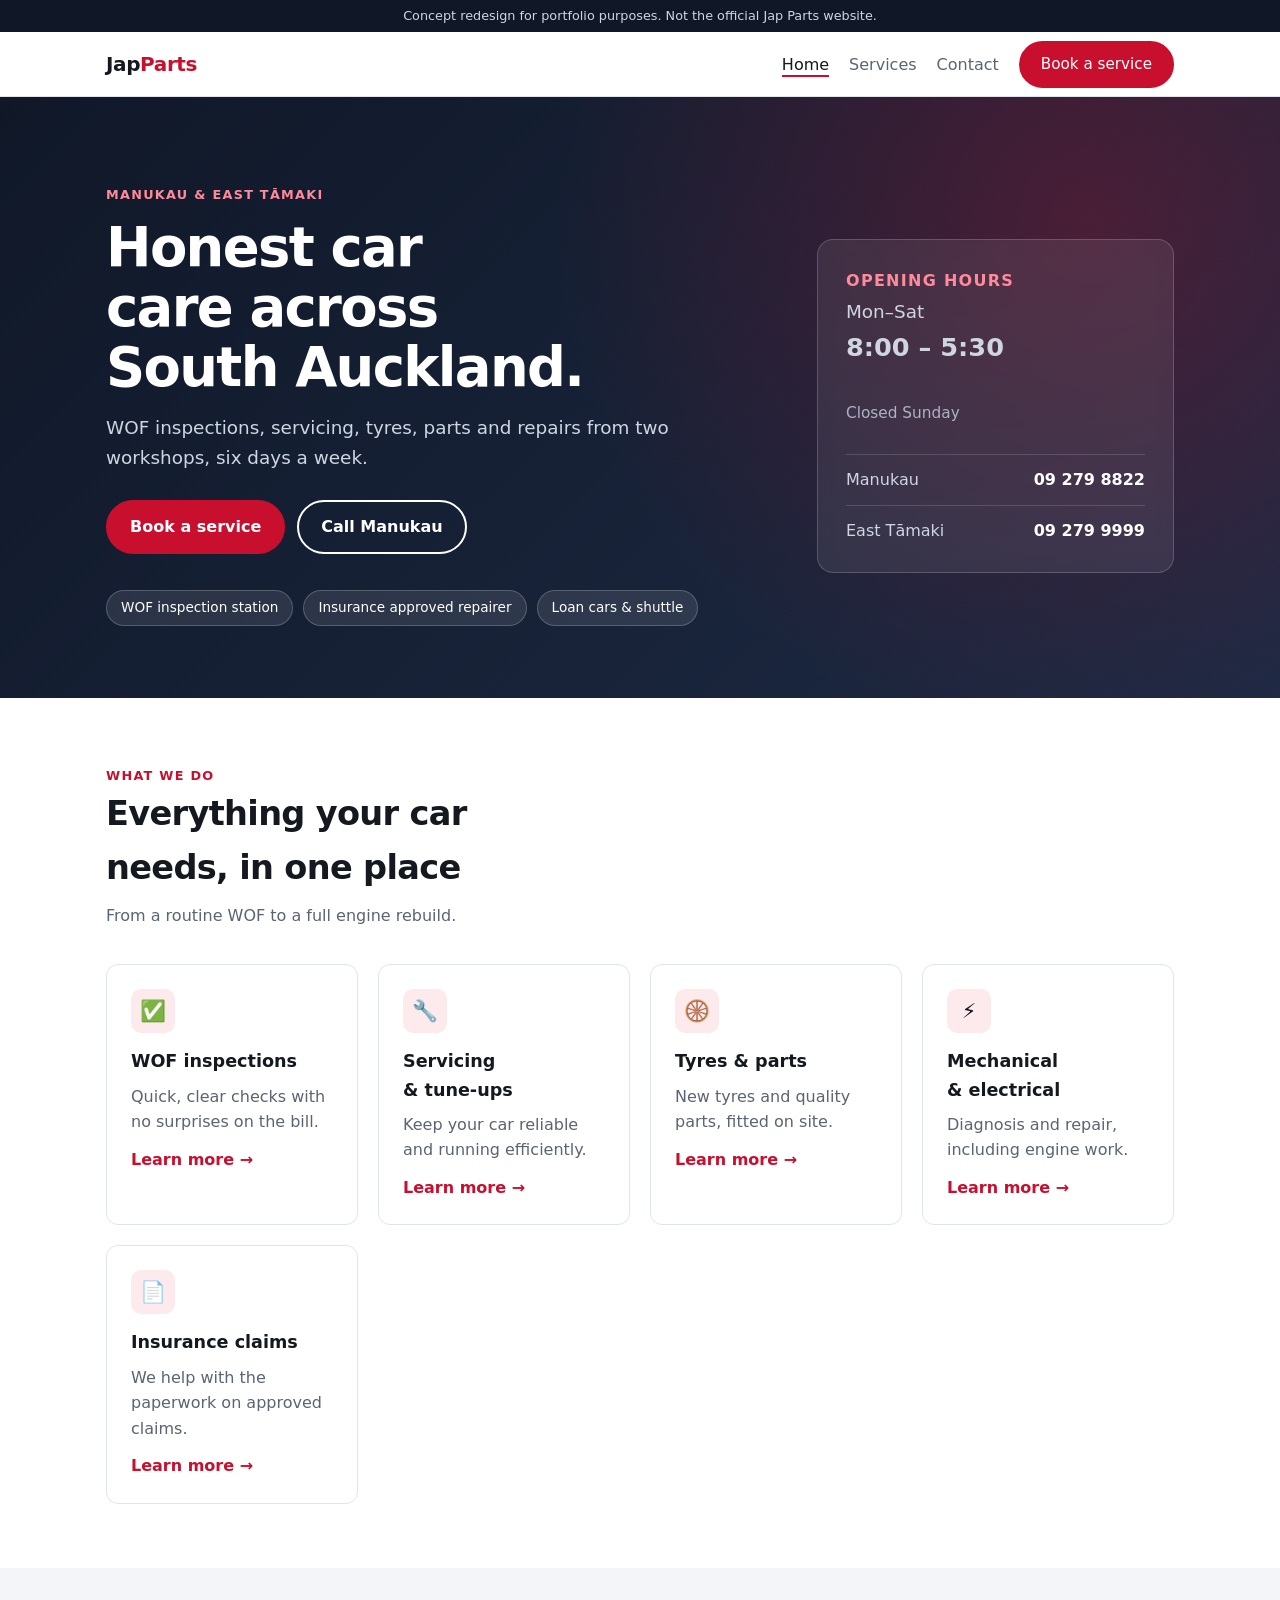
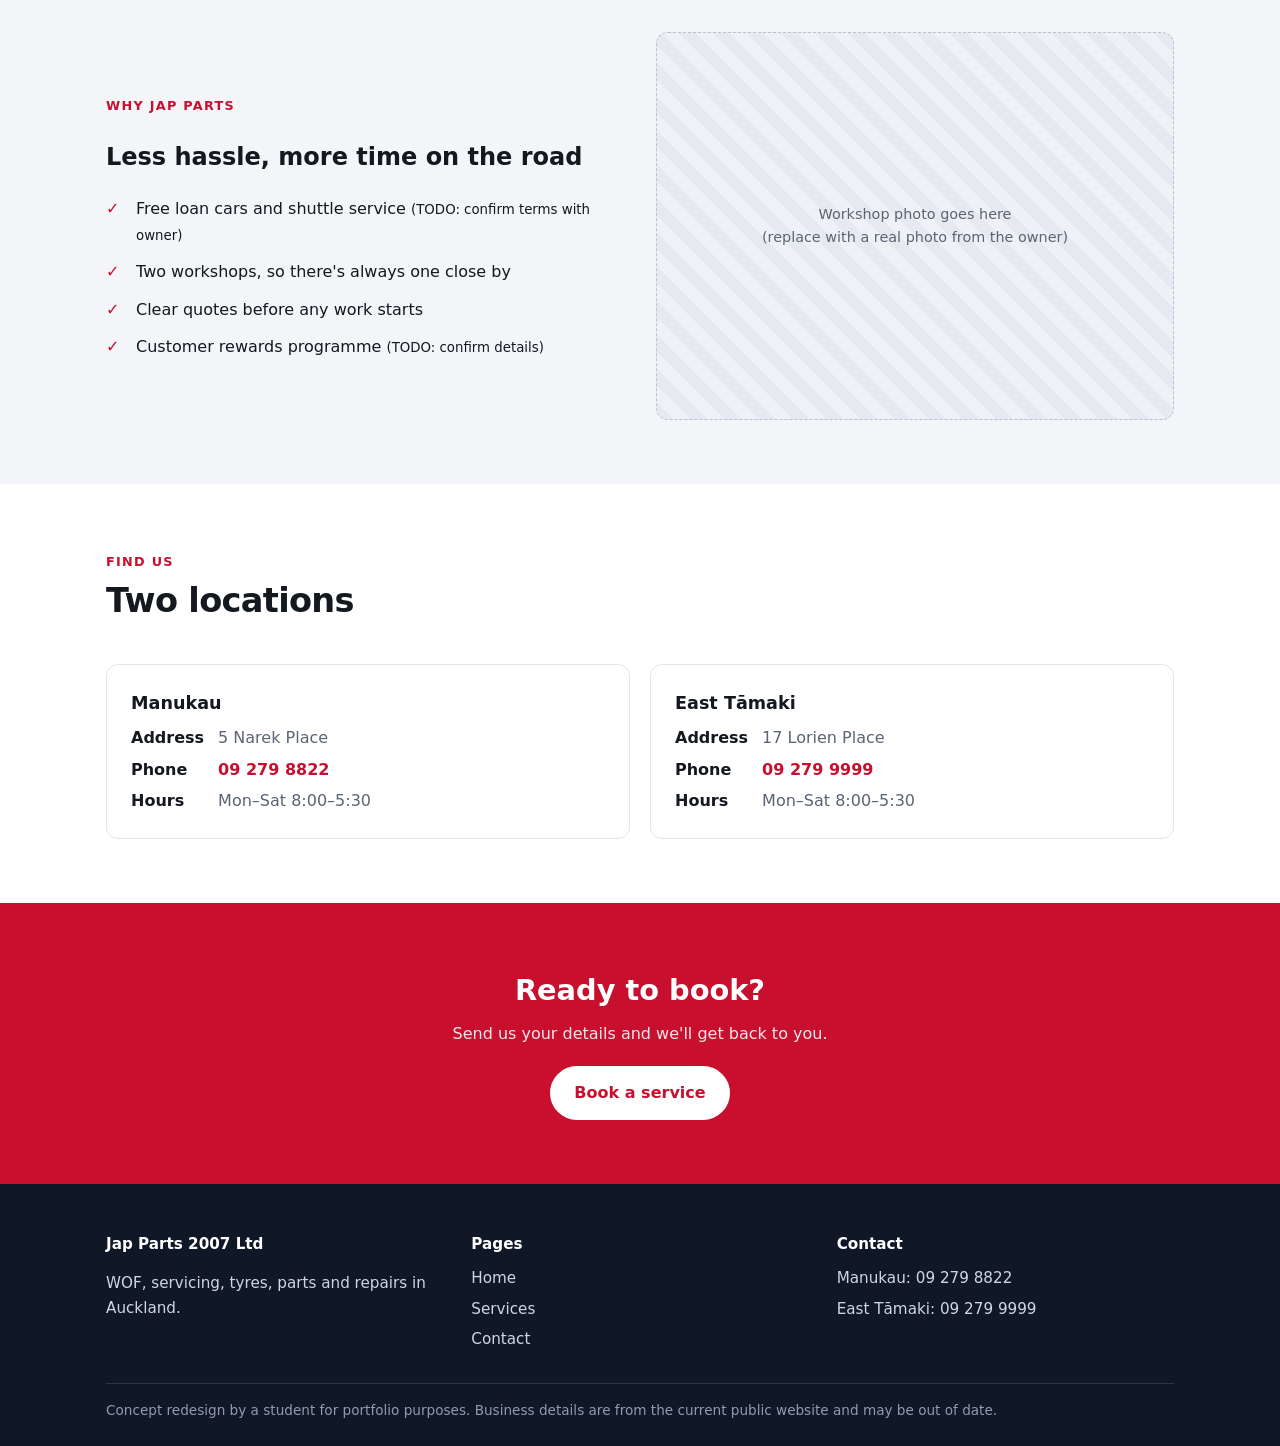
==== index.html @ 28f03deb "Initial concept redesign of Jap Parts website Home, Services and Contact pages with responsive layou" ====
<!doctype html>
<html lang="en-NZ">
<head>
  <meta charset="utf-8">
  <meta name="viewport" content="width=device-width, initial-scale=1">
  <meta name="robots" content="noindex, nofollow">
  <title>Jap Parts | WOF, Servicing &amp; Repairs in Manukau &amp; East Tāmaki</title>
  <meta name="description" content="Concept redesign: WOF inspections, servicing, tyres, parts and repairs at two Auckland locations.">
  <link rel="stylesheet" href="css/styles.css">
</head>
<body>
  <a class="skip-link" href="#main">Skip to content</a>
  <div class="concept-banner">Concept redesign for portfolio purposes. Not the official Jap Parts website.</div>

  <header class="site-header">
    <div class="container header-inner">
      <a class="logo" href="index.html">Jap<span>Parts</span></a>
      <button class="nav-toggle" aria-expanded="false" aria-controls="nav">Menu</button>
      <nav class="nav" id="nav" aria-label="Main">
        <a href="index.html" aria-current="page">Home</a>
        <a href="services.html">Services</a>
        <a href="contact.html">Contact</a>
        <a class="btn" href="contact.html#book">Book a service</a>
      </nav>
    </div>
  </header>

  <main id="main">
    <section class="hero">
      <div class="container hero-grid">
        <div>
          <span class="eyebrow eyebrow-light">Manukau &amp; East Tāmaki</span>
          <h1>Honest car care across South Auckland.</h1>
          <p>WOF inspections, servicing, tyres, parts and repairs from two workshops, six days a week.</p>
          <div class="hero-actions">
            <a class="btn" href="contact.html#book">Book a service</a>
            <a class="btn btn-outline" href="tel:092798822">Call Manukau</a>
          </div>
          <div class="hero-badges">
            <span class="badge">WOF inspection station</span>
            <span class="badge">Insurance approved repairer</span>
            <span class="badge">Loan cars &amp; shuttle</span>
          </div>
        </div>
        <aside class="hero-card" aria-label="Opening hours and phone numbers">
          <h2>Opening hours</h2>
          <p class="hero-hours">Mon–Sat <strong>8:00 – 5:30</strong><br><small>Closed Sunday</small></p>
          <ul>
            <li><span>Manukau</span><a href="tel:092798822">09 279 8822</a></li>
            <li><span>East Tāmaki</span><a href="tel:092799999">09 279 9999</a></li>
          </ul>
        </aside>
      </div>
    </section>

    <section>
      <div class="container">
        <div class="section-head">
          <span class="eyebrow">What we do</span>
          <h2>Everything your car needs, in one place</h2>
          <p>From a routine WOF to a full engine rebuild.</p>
        </div>
        <div class="grid">
          <article class="card"><div class="icon" aria-hidden="true">✅</div><h3>WOF inspections</h3><p>Quick, clear checks with no surprises on the bill.</p><a class="more" href="services.html#wof">Learn more →</a></article>
          <article class="card"><div class="icon" aria-hidden="true">🔧</div><h3>Servicing &amp; tune-ups</h3><p>Keep your car reliable and running efficiently.</p><a class="more" href="services.html#servicing">Learn more →</a></article>
          <article class="card"><div class="icon" aria-hidden="true">🛞</div><h3>Tyres &amp; parts</h3><p>New tyres and quality parts, fitted on site.</p><a class="more" href="services.html#tyres">Learn more →</a></article>
          <article class="card"><div class="icon" aria-hidden="true">⚡</div><h3>Mechanical &amp; electrical</h3><p>Diagnosis and repair, including engine work.</p><a class="more" href="services.html#repairs">Learn more →</a></article>
          <article class="card"><div class="icon" aria-hidden="true">📄</div><h3>Insurance claims</h3><p>We help with the paperwork on approved claims.</p><a class="more" href="services.html#insurance">Learn more →</a></article>
        </div>
      </div>
    </section>

    <section class="alt">
      <div class="container split">
        <div>
          <span class="eyebrow">Why Jap Parts</span>
          <h2>Less hassle, more time on the road</h2>
          <ul class="checklist">
            <li>Free loan cars and shuttle service <small>(TODO: confirm terms with owner)</small></li>
            <li>Two workshops, so there's always one close by</li>
            <li>Clear quotes before any work starts</li>
            <li>Customer rewards programme <small>(TODO: confirm details)</small></li>
          </ul>
        </div>
        <div class="photo-placeholder" role="img" aria-label="Photo placeholder">Workshop photo goes here<br>(replace with a real photo from the owner)</div>
      </div>
    </section>

    <section>
      <div class="container">
        <div class="section-head">
          <span class="eyebrow">Find us</span>
          <h2>Two locations</h2>
        </div>
        <div class="grid">
          <article class="card location">
            <h3>Manukau</h3>
            <dl>
              <dt>Address</dt><dd>5 Narek Place</dd>
              <dt>Phone</dt><dd><a href="tel:092798822">09 279 8822</a></dd>
              <dt>Hours</dt><dd>Mon–Sat 8:00–5:30</dd>
            </dl>
          </article>
          <article class="card location">
            <h3>East Tāmaki</h3>
            <dl>
              <dt>Address</dt><dd>17 Lorien Place</dd>
              <dt>Phone</dt><dd><a href="tel:092799999">09 279 9999</a></dd>
              <dt>Hours</dt><dd>Mon–Sat 8:00–5:30</dd>
            </dl>
          </article>
        </div>
      </div>
    </section>

    <section class="cta-band">
      <div class="container">
        <h2>Ready to book?</h2>
        <p>Send us your details and we'll get back to you.</p>
        <a class="btn" href="contact.html#book">Book a service</a>
      </div>
    </section>
  </main>

  <footer class="site-footer">
    <div class="container">
      <div class="footer-grid">
        <div><h4>Jap Parts 2007 Ltd</h4><p>WOF, servicing, tyres, parts and repairs in Auckland.</p></div>
        <div><h4>Pages</h4><ul><li><a href="index.html">Home</a></li><li><a href="services.html">Services</a></li><li><a href="contact.html">Contact</a></li></ul></div>
        <div><h4>Contact</h4><ul><li>Manukau: <a href="tel:092798822">09 279 8822</a></li><li>East Tāmaki: <a href="tel:092799999">09 279 9999</a></li></ul></div>
      </div>
      <div class="footer-bottom">Concept redesign by a student for portfolio purposes. Business details are from the current public website and may be out of date.</div>
    </div>
  </footer>
  <div class="call-bar"><a href="tel:092798822">Call Manukau</a><a href="contact.html#book">Book a service</a></div>
  <script src="js/main.js"></script>
</body>
</html>
---- css/styles.css ----
:root {
  --ink: #14181f;
  --muted: #5a6472;
  --bg: #ffffff;
  --bg-alt: #f3f5f8;
  --line: #e0e5ec;
  --brand: #c8102e;
  --brand-dark: #9d0c24;
  --navy: #101828;
  --radius: 12px;
  --max: 1100px;
}

* { box-sizing: border-box; }

body {
  margin: 0;
  font-family: system-ui, -apple-system, "Segoe UI", Roboto, sans-serif;
  color: var(--ink);
  background: var(--bg);
  line-height: 1.6;
}

img { max-width: 100%; display: block; }
a { color: inherit; }

.container { max-width: var(--max); margin: 0 auto; padding: 0 16px; }

.skip-link {
  position: absolute; left: -999px; top: 0;
  background: var(--navy); color: #fff; padding: 8px 14px; z-index: 100;
}
.skip-link:focus { left: 0; }

.concept-banner {
  background: var(--navy); color: #cfd6e2;
  font-size: 0.8rem; text-align: center; padding: 6px 16px;
}

/* Header */
.site-header {
  position: sticky; top: 0; z-index: 50;
  background: rgba(255, 255, 255, 0.95);
  backdrop-filter: blur(6px);
  border-bottom: 1px solid var(--line);
}
.header-inner {
  display: flex; align-items: center; justify-content: space-between;
  min-height: 64px; gap: 16px;
}
.logo { font-weight: 800; font-size: 1.25rem; text-decoration: none; letter-spacing: -0.02em; }
.logo span { color: var(--brand); }

.nav-toggle {
  display: none; background: none; border: 1px solid var(--line);
  border-radius: 8px; padding: 8px 12px; font: inherit; cursor: pointer;
}
.nav { display: flex; align-items: center; gap: 20px; }
.nav a { text-decoration: none; font-weight: 500; color: var(--muted); }
.nav a:hover, .nav a[aria-current="page"] { color: var(--ink); }

/* Buttons */
.btn {
  display: inline-block; padding: 12px 22px; border-radius: 999px;
  background: var(--brand); color: #fff !important; font-weight: 600;
  text-decoration: none; border: 2px solid var(--brand); cursor: pointer;
}
.btn:hover { background: var(--brand-dark); border-color: var(--brand-dark); }
.btn-outline { background: transparent; color: #fff !important; border-color: #fff; }
.btn-outline:hover { background: rgba(255,255,255,0.12); border-color: #fff; }
.btn-dark-outline { background: transparent; color: var(--ink) !important; border-color: var(--ink); }
.btn-dark-outline:hover { background: var(--ink); color: #fff !important; border-color: var(--ink); }

/* Hero */
.hero {
  background: linear-gradient(135deg, #101828 0%, #1d2a44 100%);
  color: #fff; padding: 88px 0 72px;
}
.hero h1 { font-size: clamp(2rem, 5vw, 3.4rem); line-height: 1.1; margin: 0 0 16px; letter-spacing: -0.03em; max-width: 16ch; }
.hero p { font-size: 1.15rem; color: #cfd6e2; max-width: 52ch; margin: 0 0 28px; }
.hero-actions { display: flex; gap: 12px; flex-wrap: wrap; }
.hero-badges { display: flex; gap: 10px; flex-wrap: wrap; margin-top: 36px; }
.badge {
  font-size: 0.85rem; padding: 6px 14px; border-radius: 999px;
  background: rgba(255,255,255,0.1); border: 1px solid rgba(255,255,255,0.2);
}

/* Sections */
section { padding: 64px 0; }
.alt { background: var(--bg-alt); }
.section-head { max-width: 60ch; margin-bottom: 32px; }
.section-head h2 { font-size: clamp(1.6rem, 3vw, 2.1rem); margin: 0 0 8px; letter-spacing: -0.02em; }
.section-head p { margin: 0; color: var(--muted); }
.eyebrow { color: var(--brand); font-weight: 700; font-size: 0.8rem; text-transform: uppercase; letter-spacing: 0.1em; }

.grid { display: grid; gap: 20px; grid-template-columns: repeat(auto-fit, minmax(240px, 1fr)); }
.card {
  background: var(--bg); border: 1px solid var(--line);
  border-radius: var(--radius); padding: 24px;
}
.alt .card { background: #fff; }
.card h3 { margin: 0 0 8px; font-size: 1.1rem; }
.card p { margin: 0 0 12px; color: var(--muted); }
.card a.more { color: var(--brand); font-weight: 600; text-decoration: none; }
.card a.more:hover { text-decoration: underline; }

.icon {
  width: 44px; height: 44px; border-radius: 10px; background: #fdeaed;
  display: grid; place-items: center; font-size: 1.3rem; margin-bottom: 14px;
}

/* Why us */
.checklist { list-style: none; padding: 0; margin: 0; display: grid; gap: 12px; }
.checklist li { padding-left: 30px; position: relative; }
.checklist li::before { content: "✓"; position: absolute; left: 0; color: var(--brand); font-weight: 800; }

.split { display: grid; gap: 32px; grid-template-columns: 1fr 1fr; align-items: center; }
.photo-placeholder {
  aspect-ratio: 4 / 3; border-radius: var(--radius);
  background: repeating-linear-gradient(45deg, #e6eaf0, #e6eaf0 12px, #eef1f5 12px, #eef1f5 24px);
  display: grid; place-items: center; color: var(--muted); font-size: 0.9rem; text-align: center; padding: 16px;
}

/* Locations */
.location h3 { margin-top: 0; }
.location dl { margin: 0; display: grid; grid-template-columns: auto 1fr; gap: 6px 14px; }
.location dt { font-weight: 600; }
.location dd { margin: 0; color: var(--muted); }
.location dd a { color: var(--brand); font-weight: 600; text-decoration: none; }

.map-frame { width: 100%; height: 260px; border: 0; border-radius: var(--radius); margin-top: 16px; background: var(--bg-alt); }

/* Call-to-action band */
.cta-band { background: var(--brand); color: #fff; text-align: center; }
.cta-band h2 { margin: 0 0 8px; font-size: 1.8rem; }
.cta-band p { margin: 0 0 20px; opacity: 0.9; }
.cta-band .btn { background: #fff; color: var(--brand) !important; border-color: #fff; }

/* Page title */
.page-title { background: var(--navy); color: #fff; padding: 48px 0; }
.page-title h1 { margin: 0 0 6px; letter-spacing: -0.02em; }
.page-title p { margin: 0; color: #cfd6e2; max-width: 56ch; }

/* Services detail */
.service-row { display: grid; gap: 32px; grid-template-columns: 1fr 1fr; align-items: center; padding: 32px 0; border-bottom: 1px solid var(--line); }
.service-row:last-child { border-bottom: 0; }
.service-row:nth-child(even) .service-copy { order: 2; }
.service-copy h2 { margin: 0 0 8px; }
.service-copy p { color: var(--muted); }

/* Form */
form { display: grid; gap: 14px; }
label { font-weight: 600; font-size: 0.9rem; display: grid; gap: 6px; }
input, select, textarea {
  font: inherit; padding: 11px 12px; border: 1px solid #c3cbd7; border-radius: 8px; background: #fff;
}
input:focus, select:focus, textarea:focus { outline: 2px solid var(--brand); outline-offset: 1px; }
textarea { min-height: 120px; resize: vertical; }
.form-note { font-size: 0.85rem; color: var(--muted); }
.form-status { font-weight: 600; color: #146c2e; }

/* Footer */
.site-footer { background: var(--navy); color: #cfd6e2; padding: 48px 0 24px; font-size: 0.95rem; }
.footer-grid { display: grid; gap: 28px; grid-template-columns: repeat(auto-fit, minmax(200px, 1fr)); }
.site-footer h4 { color: #fff; margin: 0 0 10px; }
.site-footer a { text-decoration: none; }
.site-footer a:hover { color: #fff; text-decoration: underline; }
.site-footer ul { list-style: none; padding: 0; margin: 0; display: grid; gap: 6px; }
.footer-bottom { border-top: 1px solid rgba(255,255,255,0.12); margin-top: 32px; padding-top: 16px; font-size: 0.85rem; color: #8f9bb0; }

/* Mobile */
@media (max-width: 760px) {
  .nav-toggle { display: block; }
  .nav {
    display: none; position: absolute; top: 100%; left: 0; right: 0;
    flex-direction: column; align-items: stretch; gap: 0;
    background: #fff; border-bottom: 1px solid var(--line); padding: 8px 16px 16px;
  }
  .nav.open { display: flex; }
  .nav a { padding: 12px 0; border-bottom: 1px solid var(--line); }
  .nav .btn { margin-top: 12px; text-align: center; border-bottom: 2px solid var(--brand); }
  .split, .service-row { grid-template-columns: 1fr; }
  .service-row:nth-child(even) .service-copy { order: 0; }
  section { padding: 44px 0; }
  .hero { padding: 56px 0 48px; }
}

/* ---- Polish ---- */
html { scroll-behavior: smooth; scroll-padding-top: 80px; }
h1, h2, h3 { text-wrap: balance; }

:focus-visible { outline: 3px solid var(--brand); outline-offset: 3px; border-radius: 4px; }

.site-header .btn { padding: 9px 20px; font-size: 0.95rem; }
.nav a[aria-current="page"]:not(.btn) { box-shadow: inset 0 -2px 0 var(--brand); }

.btn { transition: background 0.2s, transform 0.2s, box-shadow 0.2s; }
.btn:hover { transform: translateY(-1px); box-shadow: 0 6px 16px rgba(200, 16, 46, 0.3); }

/* Hero */
.hero {
  background:
    radial-gradient(circle at 85% 20%, rgba(200, 16, 46, 0.28), transparent 45%),
    linear-gradient(135deg, #101828 0%, #1d2a44 100%);
}
.hero-grid { display: grid; grid-template-columns: 1.3fr 0.7fr; gap: 48px; align-items: center; }
.eyebrow-light { color: #ff8a9b; display: block; margin-bottom: 12px; }
.hero-card {
  background: rgba(255, 255, 255, 0.08); border: 1px solid rgba(255, 255, 255, 0.18);
  border-radius: 16px; padding: 28px; backdrop-filter: blur(8px);
}
.hero-card h2 { margin: 0 0 4px; font-size: 1rem; text-transform: uppercase; letter-spacing: 0.08em; color: #ff8a9b; }
.hero-hours { margin: 0 0 18px; font-size: 1.1rem; color: #fff; }
.hero-hours strong { font-size: 1.6rem; display: block; }
.hero-hours small { color: #aab4c6; }
.hero-card ul { list-style: none; margin: 0; padding: 0; border-top: 1px solid rgba(255,255,255,0.15); }
.hero-card li { display: flex; justify-content: space-between; gap: 12px; padding: 12px 0; border-bottom: 1px solid rgba(255,255,255,0.15); }
.hero-card li:last-child { border-bottom: 0; padding-bottom: 0; }
.hero-card li span { color: #cfd6e2; }
.hero-card a { color: #fff; font-weight: 700; text-decoration: none; }
.hero-card a:hover { text-decoration: underline; }

/* Cards */
.card { transition: transform 0.2s, box-shadow 0.2s, border-color 0.2s; }
.card:hover { transform: translateY(-4px); box-shadow: 0 14px 30px rgba(16, 24, 40, 0.1); border-color: #cfd6e2; }
.location:hover { transform: none; box-shadow: none; }
.card a.more::after { content: ""; }

/* Section rhythm */
.section-head { margin-bottom: 36px; }
.photo-placeholder { border: 1px dashed #b9c2d0; }
.service-row { padding: 44px 0; }
.service-copy .btn { margin-top: 8px; }

/* Scroll reveal (progressive: only hidden once JS adds .js) */
.js .reveal { opacity: 0; transform: translateY(16px); transition: opacity 0.5s, transform 0.5s; }
.js .reveal.in { opacity: 1; transform: none; }

/* Sticky call bar on phones */
.call-bar { display: none; }

@media (max-width: 860px) {
  .hero-grid { grid-template-columns: 1fr; gap: 32px; }
}
@media (max-width: 760px) {
  body { padding-bottom: 60px; }
  .call-bar {
    display: grid; grid-template-columns: 1fr 1fr; position: fixed; left: 0; right: 0; bottom: 0; z-index: 60;
    background: var(--navy); border-top: 1px solid rgba(255,255,255,0.15);
  }
  .call-bar a { color: #fff; text-align: center; padding: 16px 8px; font-weight: 600; text-decoration: none; font-size: 0.9rem; }
  .call-bar a + a { background: var(--brand); }
}

@media (prefers-reduced-motion: reduce) {
  html { scroll-behavior: auto; }
  *, *::before, *::after { transition: none !important; }
  .js .reveal { opacity: 1; transform: none; }
}
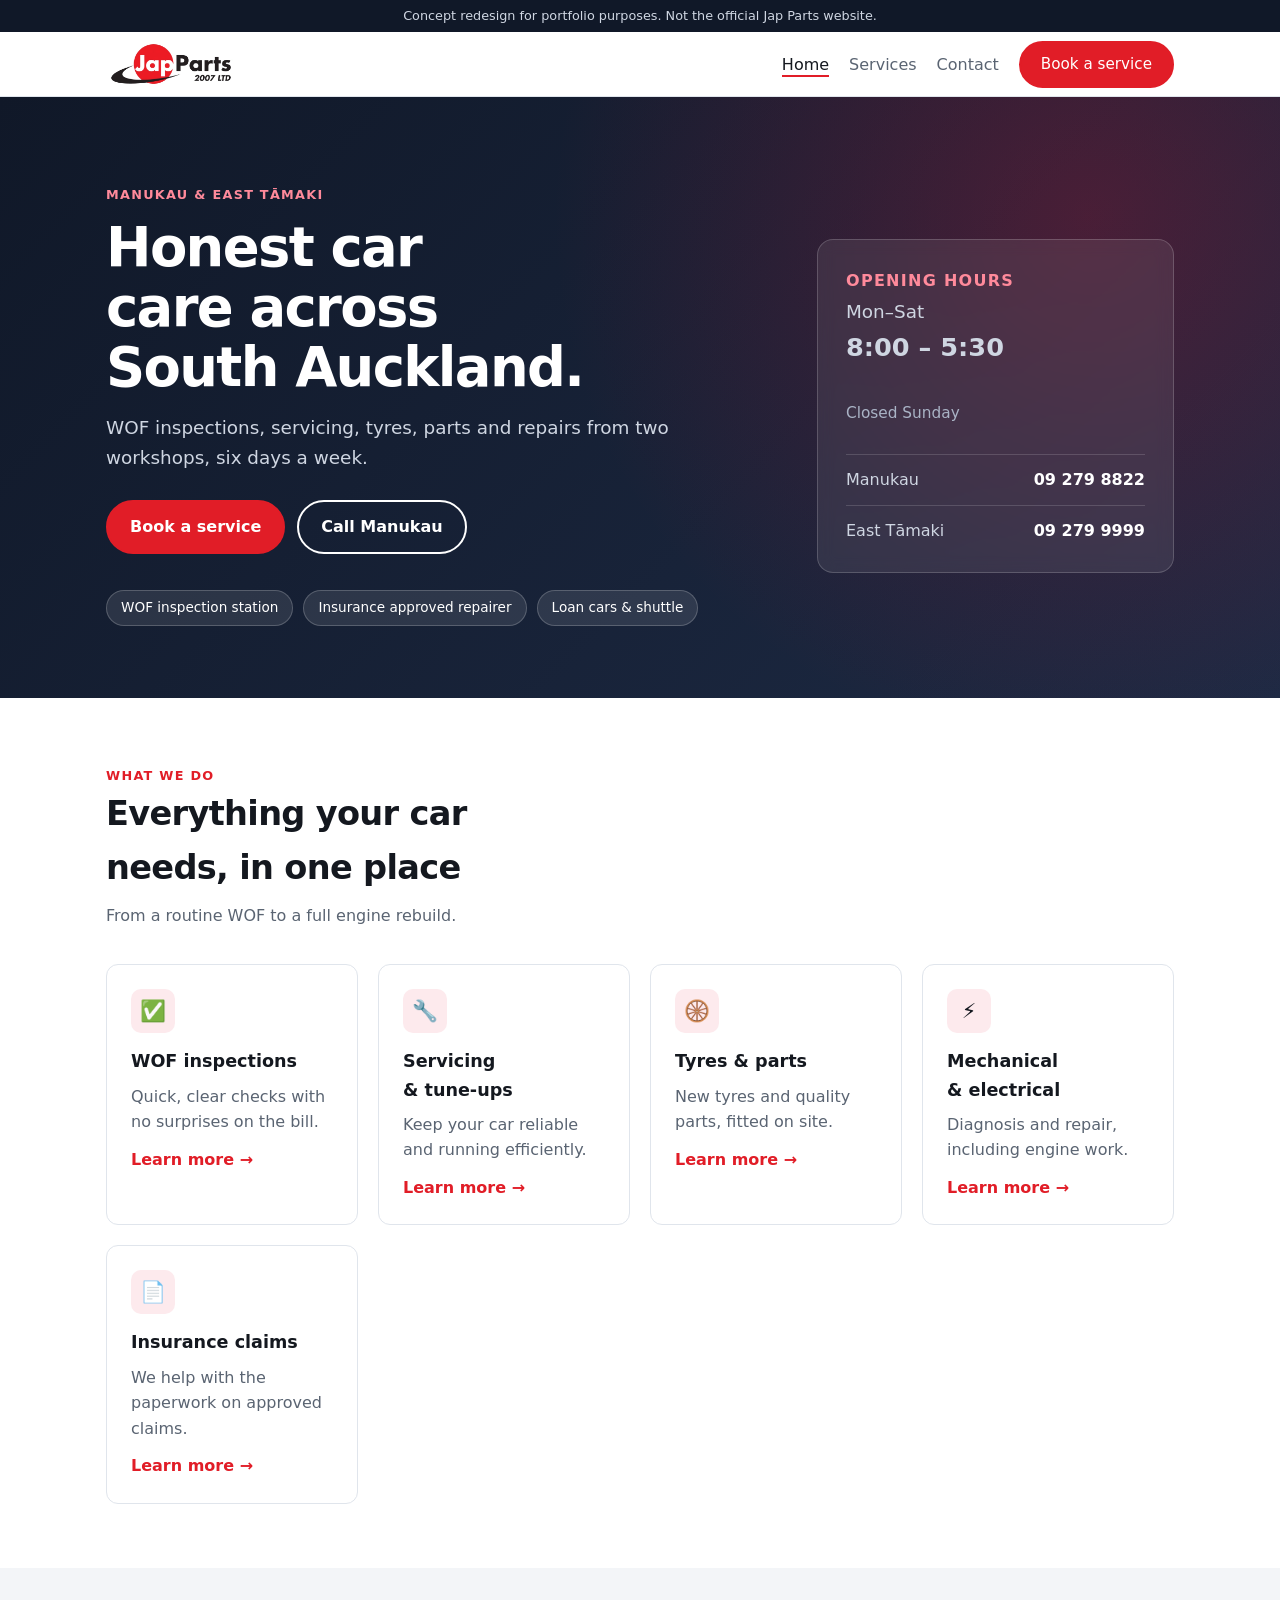
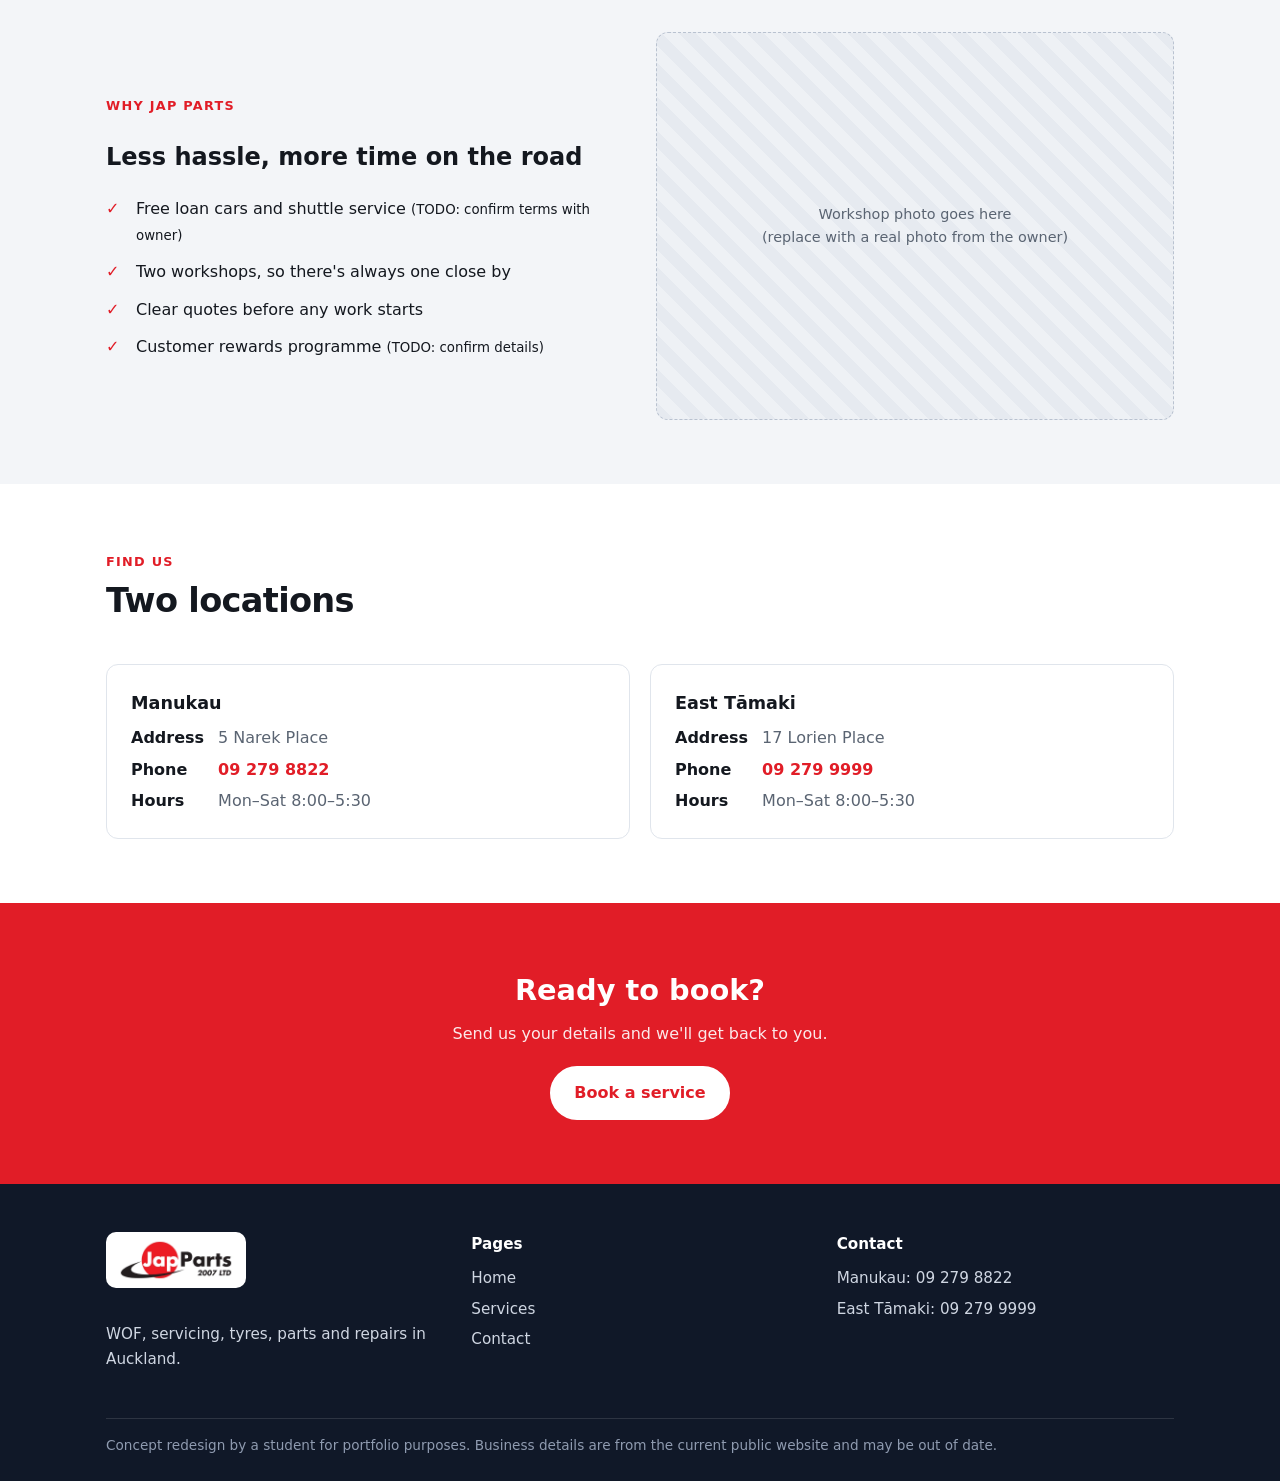
==== commit d3767fb0: "Add Jap Parts logo to header, footer and favicon; match brand colour Co-Authored-By: Claude Sonnet 5" ====
--- a/index.html
+++ b/index.html
@@ -6,6 +6,7 @@
   <meta name="robots" content="noindex, nofollow">
   <title>Jap Parts | WOF, Servicing &amp; Repairs in Manukau &amp; East Tāmaki</title>
   <meta name="description" content="Concept redesign: WOF inspections, servicing, tyres, parts and repairs at two Auckland locations.">
+  <link rel="icon" href="img/logo.webp" type="image/webp">
   <link rel="stylesheet" href="css/styles.css">
 </head>
 <body>
@@ -14,7 +15,7 @@
 
   <header class="site-header">
     <div class="container header-inner">
-      <a class="logo" href="index.html">Jap<span>Parts</span></a>
+      <a class="logo" href="index.html" aria-label="Jap Parts 2007 Ltd, home"><img src="img/logo.webp" alt="Jap Parts 2007 Ltd" width="500" height="200"></a>
       <button class="nav-toggle" aria-expanded="false" aria-controls="nav">Menu</button>
       <nav class="nav" id="nav" aria-label="Main">
         <a href="index.html" aria-current="page">Home</a>
@@ -125,7 +126,7 @@
   <footer class="site-footer">
     <div class="container">
       <div class="footer-grid">
-        <div><h4>Jap Parts 2007 Ltd</h4><p>WOF, servicing, tyres, parts and repairs in Auckland.</p></div>
+        <div><a class="footer-logo" href="index.html"><img src="img/logo.webp" alt="Jap Parts 2007 Ltd" width="500" height="200" loading="lazy"></a><p>WOF, servicing, tyres, parts and repairs in Auckland.</p></div>
         <div><h4>Pages</h4><ul><li><a href="index.html">Home</a></li><li><a href="services.html">Services</a></li><li><a href="contact.html">Contact</a></li></ul></div>
         <div><h4>Contact</h4><ul><li>Manukau: <a href="tel:092798822">09 279 8822</a></li><li>East Tāmaki: <a href="tel:092799999">09 279 9999</a></li></ul></div>
       </div>
--- a/css/styles.css
+++ b/css/styles.css
@@ -4,8 +4,8 @@
   --bg: #ffffff;
   --bg-alt: #f3f5f8;
   --line: #e0e5ec;
-  --brand: #c8102e;
-  --brand-dark: #9d0c24;
+  --brand: #e11d27;
+  --brand-dark: #b5131b;
   --navy: #101828;
   --radius: 12px;
   --max: 1100px;
@@ -48,8 +48,8 @@
   display: flex; align-items: center; justify-content: space-between;
   min-height: 64px; gap: 16px;
 }
-.logo { font-weight: 800; font-size: 1.25rem; text-decoration: none; letter-spacing: -0.02em; }
-.logo span { color: var(--brand); }
+.logo { display: block; line-height: 0; }
+.logo img { height: 52px; width: auto; }
 
 .nav-toggle {
   display: none; background: none; border: 1px solid var(--line);
@@ -257,3 +257,9 @@
   *, *::before, *::after { transition: none !important; }
   .js .reveal { opacity: 1; transform: none; }
 }
+
+.location-photo { width: 100%; aspect-ratio: 4 / 3; object-fit: cover; border-radius: var(--radius); margin-top: 16px; background: var(--bg-alt); }
+
+.footer-logo { display: inline-block; background: #fff; border-radius: 10px; padding: 4px 10px; margin-bottom: 12px; line-height: 0; }
+.footer-logo img { height: 48px; width: auto; }
+@media (max-width: 760px) { .logo img { height: 44px; } }
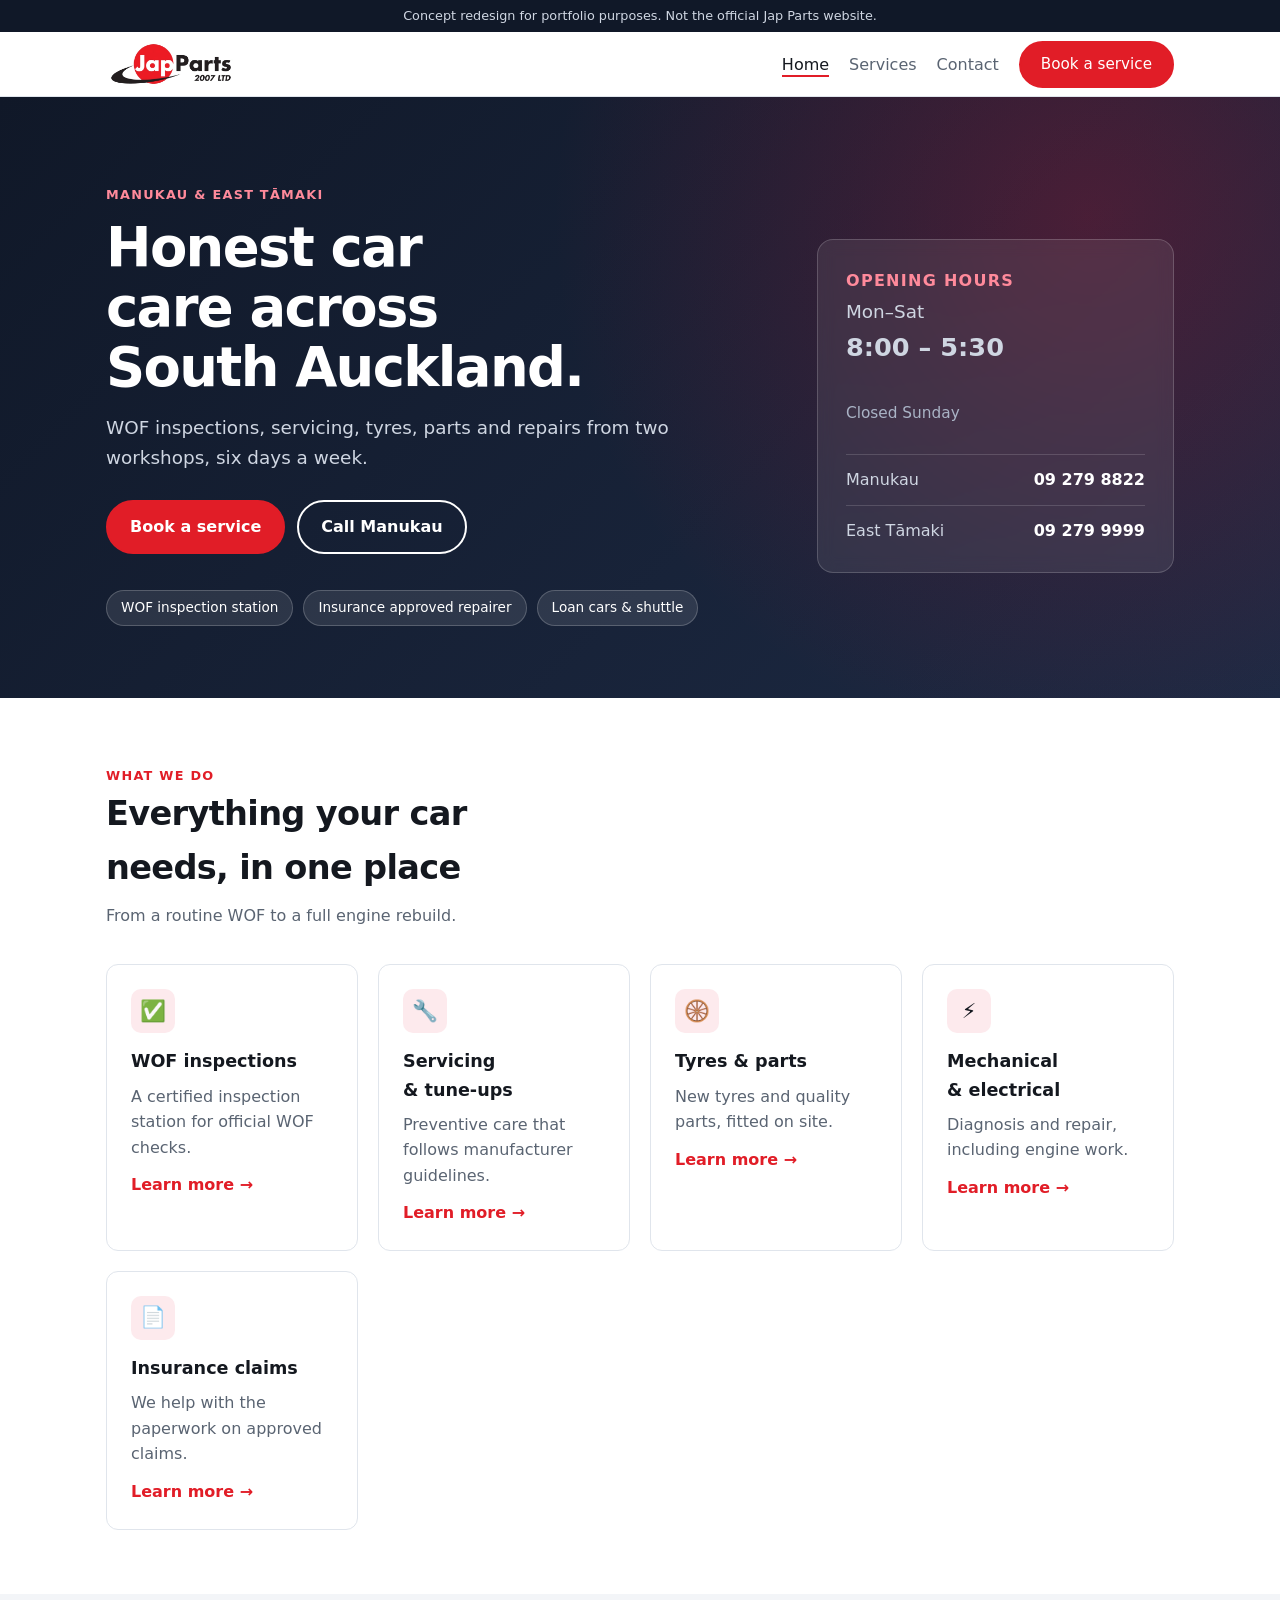
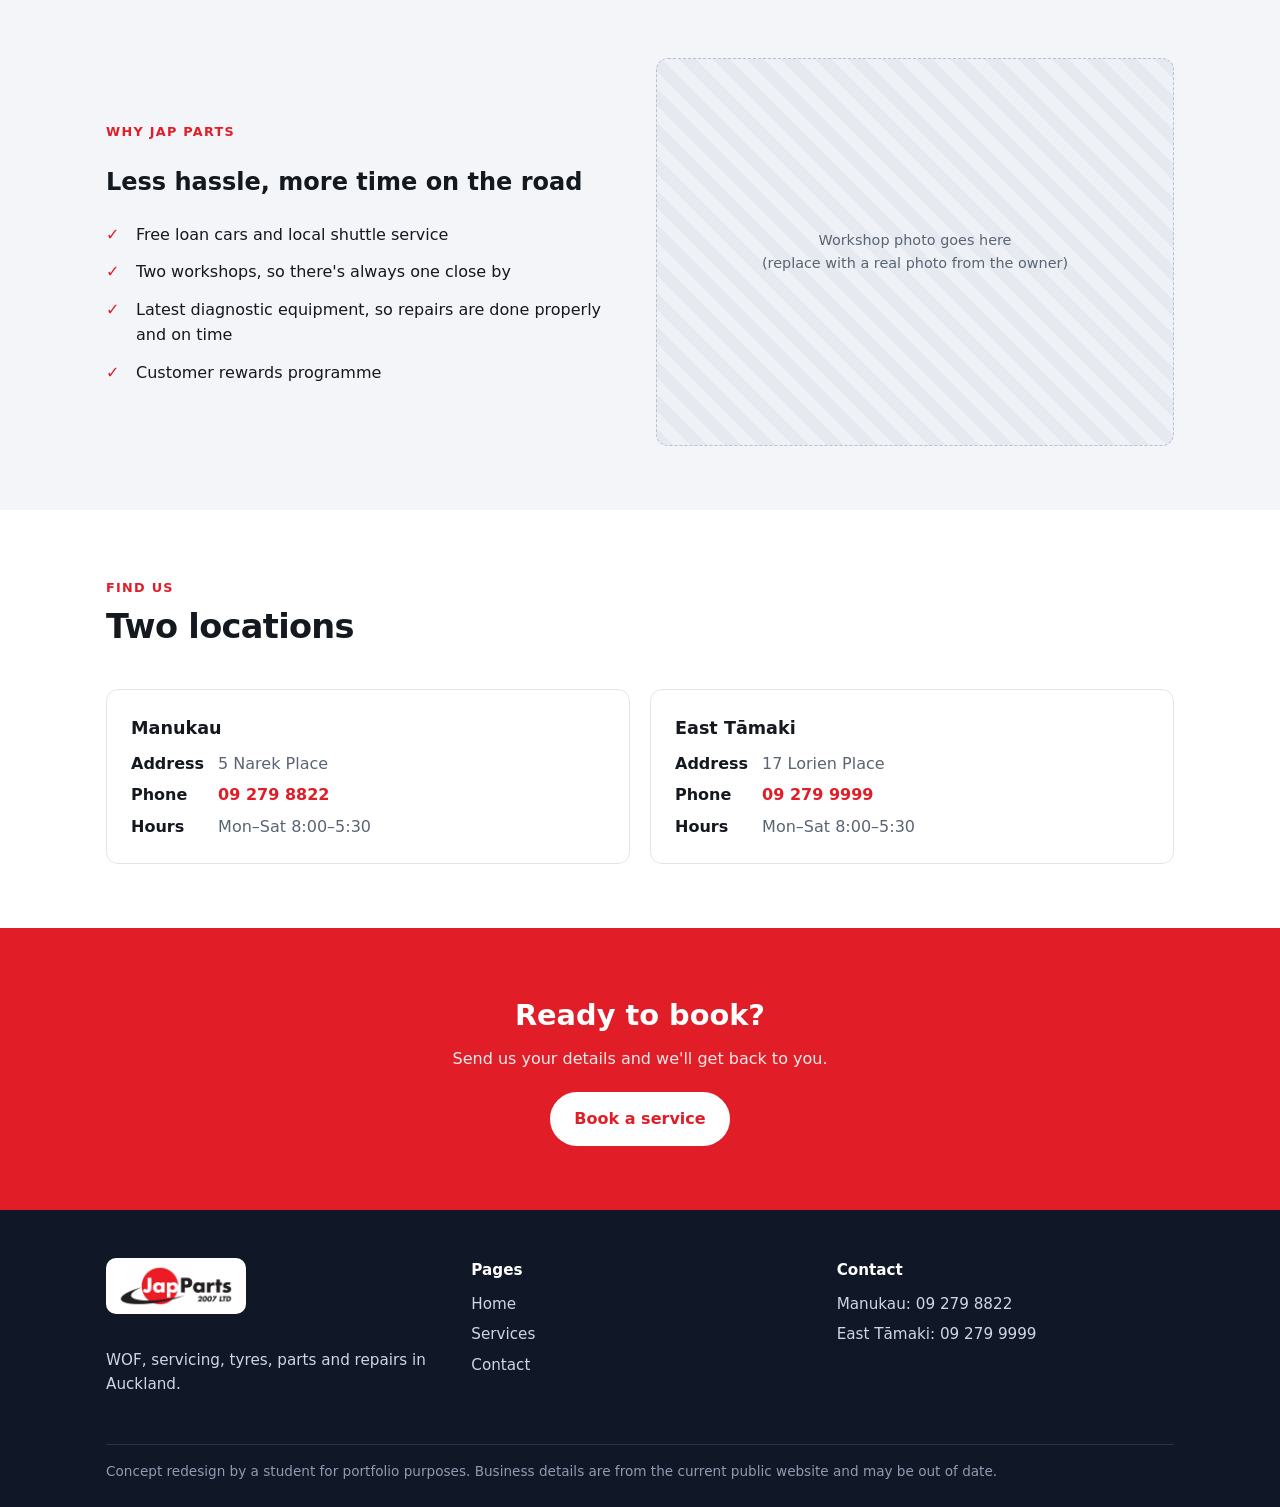
==== commit 454cc014: "Use owner's site wording, link booking to MechanicDesk, replace contact form Co-Authored-By: Claude " ====
--- a/index.html
+++ b/index.html
@@ -21,7 +21,7 @@
         <a href="index.html" aria-current="page">Home</a>
         <a href="services.html">Services</a>
         <a href="contact.html">Contact</a>
-        <a class="btn" href="contact.html#book">Book a service</a>
+        <a class="btn" href="https://www.mechanicdesk.com.au/online-booking/index.html?token=810063f61f6c202ad4e2bc12f8810be9668049bf" target="_blank" rel="noopener">Book a service</a>
       </nav>
     </div>
   </header>
@@ -34,7 +34,7 @@
           <h1>Honest car care across South Auckland.</h1>
           <p>WOF inspections, servicing, tyres, parts and repairs from two workshops, six days a week.</p>
           <div class="hero-actions">
-            <a class="btn" href="contact.html#book">Book a service</a>
+            <a class="btn" href="https://www.mechanicdesk.com.au/online-booking/index.html?token=810063f61f6c202ad4e2bc12f8810be9668049bf" target="_blank" rel="noopener">Book a service</a>
             <a class="btn btn-outline" href="tel:092798822">Call Manukau</a>
           </div>
           <div class="hero-badges">
@@ -62,8 +62,8 @@
           <p>From a routine WOF to a full engine rebuild.</p>
         </div>
         <div class="grid">
-          <article class="card"><div class="icon" aria-hidden="true">✅</div><h3>WOF inspections</h3><p>Quick, clear checks with no surprises on the bill.</p><a class="more" href="services.html#wof">Learn more →</a></article>
-          <article class="card"><div class="icon" aria-hidden="true">🔧</div><h3>Servicing &amp; tune-ups</h3><p>Keep your car reliable and running efficiently.</p><a class="more" href="services.html#servicing">Learn more →</a></article>
+          <article class="card"><div class="icon" aria-hidden="true">✅</div><h3>WOF inspections</h3><p>A certified inspection station for official WOF checks.</p><a class="more" href="services.html#wof">Learn more →</a></article>
+          <article class="card"><div class="icon" aria-hidden="true">🔧</div><h3>Servicing &amp; tune-ups</h3><p>Preventive care that follows manufacturer guidelines.</p><a class="more" href="services.html#servicing">Learn more →</a></article>
           <article class="card"><div class="icon" aria-hidden="true">🛞</div><h3>Tyres &amp; parts</h3><p>New tyres and quality parts, fitted on site.</p><a class="more" href="services.html#tyres">Learn more →</a></article>
           <article class="card"><div class="icon" aria-hidden="true">⚡</div><h3>Mechanical &amp; electrical</h3><p>Diagnosis and repair, including engine work.</p><a class="more" href="services.html#repairs">Learn more →</a></article>
           <article class="card"><div class="icon" aria-hidden="true">📄</div><h3>Insurance claims</h3><p>We help with the paperwork on approved claims.</p><a class="more" href="services.html#insurance">Learn more →</a></article>
@@ -77,10 +77,10 @@
           <span class="eyebrow">Why Jap Parts</span>
           <h2>Less hassle, more time on the road</h2>
           <ul class="checklist">
-            <li>Free loan cars and shuttle service <small>(TODO: confirm terms with owner)</small></li>
+            <li>Free loan cars and local shuttle service</li>
             <li>Two workshops, so there's always one close by</li>
-            <li>Clear quotes before any work starts</li>
-            <li>Customer rewards programme <small>(TODO: confirm details)</small></li>
+            <li>Latest diagnostic equipment, so repairs are done properly and on time</li>
+            <li>Customer rewards programme</li>
           </ul>
         </div>
         <div class="photo-placeholder" role="img" aria-label="Photo placeholder">Workshop photo goes here<br>(replace with a real photo from the owner)</div>
@@ -118,7 +118,7 @@
       <div class="container">
         <h2>Ready to book?</h2>
         <p>Send us your details and we'll get back to you.</p>
-        <a class="btn" href="contact.html#book">Book a service</a>
+        <a class="btn" href="https://www.mechanicdesk.com.au/online-booking/index.html?token=810063f61f6c202ad4e2bc12f8810be9668049bf" target="_blank" rel="noopener">Book a service</a>
       </div>
     </section>
   </main>
@@ -133,7 +133,7 @@
       <div class="footer-bottom">Concept redesign by a student for portfolio purposes. Business details are from the current public website and may be out of date.</div>
     </div>
   </footer>
-  <div class="call-bar"><a href="tel:092798822">Call Manukau</a><a href="contact.html#book">Book a service</a></div>
+  <div class="call-bar"><a href="tel:092798822">Call Manukau</a><a href="https://www.mechanicdesk.com.au/online-booking/index.html?token=810063f61f6c202ad4e2bc12f8810be9668049bf" target="_blank" rel="noopener">Book a service</a></div>
   <script src="js/main.js"></script>
 </body>
 </html>
